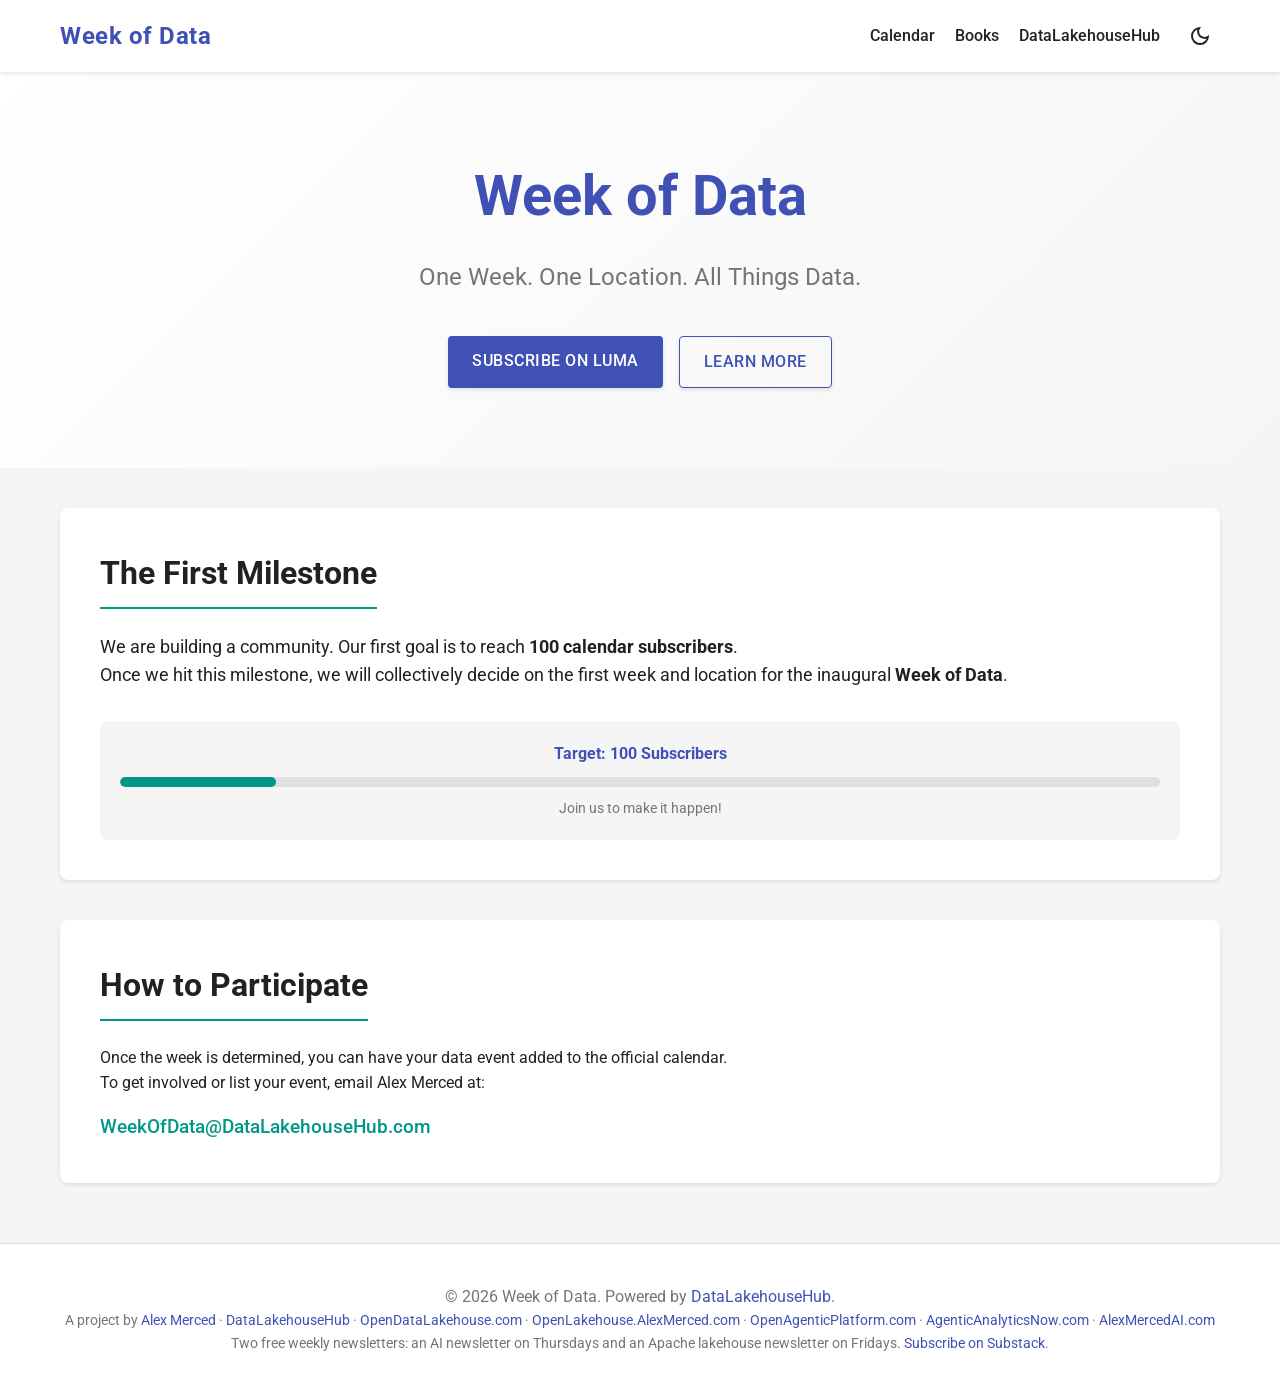
==== index.html @ 4dea5d3a "Add AgenticAnalyticsNow.com to the network footer New site in the Alex Merced network on running ana" ====
<!DOCTYPE html>
<html lang="en">
<head>
    <meta charset="UTF-8">
    <meta name="viewport" content="width=device-width, initial-scale=1.0">
    <title>Week of Data | A Week of Data Community Events</title>
    <meta name="description" content="One week, one location for a week of data events. Join the movement.">
    <link rel="canonical" href="https://weekofdata.com/">
    <!-- Open Graph -->
    <meta property="og:type" content="website">
    <meta property="og:title" content="Week of Data">
    <meta property="og:description" content="One week, one location for a week of data community events. Subscribe to the calendar and join the movement.">
    <meta property="og:url" content="https://weekofdata.com">
    <meta property="og:site_name" content="Week of Data">
    <meta property="og:image" content="https://weekofdata.com/og-image.png">
    <meta property="og:image:width" content="1200">
    <meta property="og:image:height" content="630">
    <!-- Twitter Card -->
    <meta name="twitter:card" content="summary_large_image">
    <meta name="twitter:title" content="Week of Data">
    <meta name="twitter:description" content="One week, one location for a week of data community events. Subscribe to the calendar and join the movement.">
    <meta name="twitter:image" content="https://weekofdata.com/og-image.png">
    <!-- JSON-LD -->
    <script type="application/ld+json">
    {
      "@context": "https://schema.org",
      "@type": "EventSeries",
      "name": "Week of Data",
      "description": "One week, one location for a week of data community events. The community collectively decides on the week and location once 100 calendar subscribers join.",
      "url": "https://weekofdata.com",
      "eventAttendanceMode": "https://schema.org/OnlineEventAttendanceMode",
      "organizer": {
        "@type": "Person",
        "name": "Alex Merced",
        "url": "https://alexmerced.com",
        "sameAs": [
          "https://www.linkedin.com/in/alexmerced",
          "https://twitter.com/alexmercedcoder"
        ]
      }
    }
    </script>
    <link rel="preconnect" href="https://fonts.googleapis.com">
    <link rel="preconnect" href="https://fonts.gstatic.com" crossorigin>
    <link href="https://fonts.googleapis.com/css2?family=Roboto:wght@300;400;500;700&display=swap" rel="stylesheet">
    <link rel="stylesheet" href="style.css">
</head>
<body>
    <nav class="navbar">
        <div class="container nav-container">
            <a href="#" class="logo">Week of Data</a>
            <div class="nav-links">
                <a href="https://luma.com/weekofdata?k=c" target="_blank" rel="noopener noreferrer">Calendar</a>
                <a href="/books/">Books</a>
                <a href="https://datalakehousehub.com" target="_blank" rel="noopener noreferrer">DataLakehouseHub</a>
                <button id="theme-toggle" class="icon-button" aria-label="Toggle Dark Mode">
                    <svg class="sun-icon" xmlns="http://www.w3.org/2000/svg" height="24" viewBox="0 -960 960 960" width="24"><path d="M480-280q-83 0-141.5-58.5T280-480q0-83 58.5-141.5T480-680q83 0 141.5 58.5T680-480q0 83-58.5 141.5T480-280Zm0-400q-17 0-28.5-11.5T440-720v-160q0-17 11.5-28.5T480-920q17 0 28.5 11.5T520-880v160q0 17-11.5 28.5T480-680Zm0 720q-17 0-28.5-11.5T440-240v-160q0-17 11.5-28.5T480-440q17 0 28.5 11.5T520-400v160q0 17-11.5 28.5T480-40Zm-400-440q-17 0-28.5-11.5T40-520h160q17 0 28.5 11.5T240-480q0 17-11.5 28.5T200-440H40Zm720 0q-17 0-28.5-11.5T720-480q0-17 11.5-28.5T760-520h160q17 0 28.5 11.5T960-480q0 17-11.5 28.5T920-440H760ZM226-768q-12-12-12-28t12-28q12-12 28-12t28 12l114 114q12 12 12 28t-12 28q-12 12-28 12t-28-12L226-768Zm494 494q-12-12-12-28t12-28l114-114q12-12 28-12t28 12q12 12 12 28t-12 28L748-274q-12 12-28 12t-28-12Zm-494 0L112-388q-12-12-12-28t12-28q12-12 28-12t28 12l114 114q12 12 12 28t-12 28q-12 12-28 12t-28-12Zm494-494L606-650q-12-12-12-28t12-28q12-12 28-12t28 12l114 114q12 12 12 28t-12 28q-12 12-28 12t-28-12Z"/></svg>
                    <svg class="moon-icon" xmlns="http://www.w3.org/2000/svg" height="24" viewBox="0 -960 960 960" width="24"><path d="M480-120q-150 0-255-105T120-480q0-150 105-255t255-105q14 0 27.5 1t26.5 3q-41 29-65.5 75.5T444-660q0 90 63 153t153 63q55 0 101-24.5t75.5-65.5q2 13 3 26.5t1 27.5q0 150-105 255T480-120Zm0-80q88 0 158-48.5T740-375q-20 5-40 8t-40 3q-123 0-209.5-86.5T364-660q0-20 3-40t8-40q-78 32-126.5 102T200-480q0 116 82 198t198 82Zm-10-270Z"/></svg>
                </button>
            </div>
        </div>
    </nav>

    <header class="hero">
        <div class="container hero-content">
            <h1>Week of Data</h1>
            <p class="subtitle">One Week. One Location. All Things Data.</p>
            <div class="cta-group">
                <a href="https://luma.com/weekofdata?k=c" class="btn btn-primary">Subscribe on Luma</a>
                <a href="#milestone" class="btn btn-secondary">Learn More</a>
            </div>
        </div>
    </header>

    <main class="container">
        <section id="milestone" class="card">
            <h2>The First Milestone</h2>
            <div class="milestone-content">
                <div class="milestone-text">
                    <p>We are building a community. Our first goal is to reach <strong>100 calendar subscribers</strong>.</p>
                    <p>Once we hit this milestone, we will collectively decide on the first week and location for the inaugural <strong>Week of Data</strong>.</p>
                </div>
                <div class="progress-indicator">
                    <span class="target">Target: 100 Subscribers</span>
                    <div class="progress-bar-bg">
                        <div class="progress-bar-fill" style="width: 15%;"></div> <!-- Placeholder width -->
                    </div>
                    <p class="small-text">Join us to make it happen!</p>
                </div>
            </div>
        </section>

        <section id="participate" class="card">
            <h2>How to Participate</h2>
            <p>Once the week is determined, you can have your data event added to the official calendar.</p>
            <p>To get involved or list your event, email Alex Merced at:</p>
            <a href="mailto:WeekOfData@DataLakehouseHub.com" class="email-link">WeekOfData@DataLakehouseHub.com</a>
        </section>
    </main>

    <footer class="footer">
        <div class="container">
            <p>&copy; 2026 Week of Data. Powered by <a href="https://datalakehousehub.com">DataLakehouseHub</a>.</p>
            <p class="small-text">A project by <a href="https://alexmerced.com" target="_blank" rel="noopener noreferrer">Alex Merced</a> &middot; <a href="https://datalakehousehub.com" target="_blank" rel="noopener noreferrer">DataLakehouseHub</a> &middot; <a href="https://opendatalakehouse.com" target="_blank" rel="noopener noreferrer">OpenDataLakehouse.com</a> &middot; <a href="https://openlakehouse.alexmerced.com" target="_blank" rel="noopener noreferrer">OpenLakehouse.AlexMerced.com</a> &middot; <a href="https://openagenticplatform.com" target="_blank" rel="noopener noreferrer">OpenAgenticPlatform.com</a> &middot; <a href="https://agenticanalyticsnow.com" target="_blank" rel="noopener noreferrer">AgenticAnalyticsNow.com</a> &middot; <a href="https://www.alexmercedai.com" target="_blank" rel="noopener noreferrer">AlexMercedAI.com</a></p>
            <p class="small-text">Two free weekly newsletters: an AI newsletter on Thursdays and an Apache lakehouse newsletter on Fridays. <a href="https://amdatalakehouse.substack.com" target="_blank" rel="noopener noreferrer">Subscribe on Substack</a>.</p>
        </div>
    </footer>

    <script src="script.js"></script>
  <!-- WebMCP: read-only tools for browser AI agents. Progressive enhancement;
       no effect where WebMCP is unsupported. Config in /webmcp/init.js -->
  <script src="/webmcp/alex-merced-webmcp.js" defer></script>
  <script src="/webmcp/init.js" defer></script>
</body>
</html>
---- style.css ----
:root {
    /* Light Mode Variables */
    --primary-color: #3f51b5; /* Indigo 500 */
    --primary-dark: #303f9f; /* Indigo 700 */
    --secondary-color: #009688; /* Teal 500 */
    --secondary-dark: #00796b; /* Teal 700 */
    --bg-color: #f5f5f5; /* Grey 100 */
    --surface-color: #ffffff;
    --text-color: #212121; /* Grey 900 */
    --text-secondary: #757575; /* Grey 600 */
    --border-color: #e0e0e0;
    --shadow-sm: 0 2px 4px rgba(0,0,0,0.1);
    --shadow-md: 0 4px 6px rgba(0,0,0,0.1);
    --shadow-lg: 0 10px 15px rgba(0,0,0,0.1);
}

[data-theme="dark"] {
    /* Dark Mode Variables */
    --primary-color: #7986cb; /* Indigo 300 */
    --primary-dark: #5c6bc0; /* Indigo 400 */
    --secondary-color: #4db6ac; /* Teal 300 */
    --secondary-dark: #26a69a; /* Teal 400 */
    --bg-color: #121212;
    --surface-color: #1e1e1e;
    --text-color: #ffffff;
    --text-secondary: #b0bec5;
    --border-color: #333333;
    --shadow-sm: 0 2px 4px rgba(0,0,0,0.3);
    --shadow-md: 0 4px 6px rgba(0,0,0,0.3);
    --shadow-lg: 0 10px 15px rgba(0,0,0,0.3);
}

* {
    box-sizing: border-box;
    margin: 0;
    padding: 0;
}

body {
    font-family: 'Roboto', sans-serif;
    background-color: var(--bg-color);
    color: var(--text-color);
    line-height: 1.6;
    transition: background-color 0.3s ease, color 0.3s ease;
}

.container {
    max-width: 1200px;
    margin: 0 auto;
    padding: 0 20px;
}

/* Navbar */
.navbar {
    background-color: var(--surface-color);
    box-shadow: var(--shadow-sm);
    position: sticky;
    top: 0;
    z-index: 1000;
    padding: 1rem 0;
    transition: background-color 0.3s ease;
}

.nav-container {
    display: flex;
    justify-content: space-between;
    align-items: center;
}

.logo {
    font-size: 1.5rem;
    font-weight: 700;
    color: var(--primary-color);
    text-decoration: none;
    letter-spacing: 0.5px;
}

.nav-links {
    display: flex;
    align-items: center;
    gap: 20px;
}

.nav-links a {
    text-decoration: none;
    color: var(--text-color);
    font-weight: 500;
    transition: color 0.2s;
}

.nav-links a:hover {
    color: var(--primary-color);
}

/* Theme Toggle */
.icon-button {
    background: none;
    border: none;
    cursor: pointer;
    padding: 8px;
    border-radius: 50%;
    display: flex;
    align-items: center;
    justify-content: center;
    color: var(--text-color);
    transition: background-color 0.2s;
}

.icon-button:hover {
    background-color: rgba(128, 128, 128, 0.1);
}

.sun-icon {
    display: none;
    fill: currentColor;
}

.moon-icon {
    display: block;
    fill: currentColor;
}

[data-theme="dark"] .sun-icon {
    display: block;
}

[data-theme="dark"] .moon-icon {
    display: none;
}

/* Hero Section */
.hero {
    padding: 80px 0;
    text-align: center;
    background: linear-gradient(135deg, var(--surface-color) 0%, var(--bg-color) 100%);
}

.hero h1 {
    font-size: 3.5rem;
    margin-bottom: 1rem;
    color: var(--primary-color);
}

.subtitle {
    font-size: 1.5rem;
    color: var(--text-secondary);
    margin-bottom: 2.5rem;
}

.cta-group {
    display: flex;
    justify-content: center;
    gap: 1rem;
}

/* Buttons */
.btn {
    display: inline-block;
    padding: 12px 24px;
    border-radius: 4px;
    text-decoration: none;
    font-weight: 500;
    text-transform: uppercase;
    letter-spacing: 0.5px;
    transition: all 0.2s ease;
    box-shadow: var(--shadow-sm);
}

.btn-primary {
    background-color: var(--primary-color);
    color: #fff;
}

.btn-primary:hover {
    background-color: var(--primary-dark);
    box-shadow: var(--shadow-md);
    transform: translateY(-1px);
}

.btn-secondary {
    background-color: transparent;
    color: var(--primary-color);
    border: 1px solid var(--primary-color);
}

.btn-secondary:hover {
    background-color: rgba(63, 81, 181, 0.04);
    box-shadow: var(--shadow-md);
    transform: translateY(-1px);
}

/* Cards & Sections */
.card {
    background-color: var(--surface-color);
    border-radius: 8px;
    padding: 40px;
    margin: 40px 0;
    box-shadow: var(--shadow-sm);
    transition: background-color 0.3s ease;
}

.card h2 {
    font-size: 2rem;
    margin-bottom: 1.5rem;
    color: var(--text-color);
    border-bottom: 2px solid var(--secondary-color);
    display: inline-block;
    padding-bottom: 0.5rem;
}

.milestone-content {
    display: flex;
    flex-direction: column;
    gap: 2rem;
}

.milestone-text {
    font-size: 1.1rem;
}

.progress-indicator {
    background-color: var(--bg-color);
    padding: 20px;
    border-radius: 8px;
    text-align: center;
}

.target {
    display: block;
    font-weight: 700;
    margin-bottom: 10px;
    color: var(--primary-color);
}

.progress-bar-bg {
    background-color: var(--border-color);
    height: 10px;
    border-radius: 5px;
    overflow: hidden;
    margin-bottom: 10px;
}

.progress-bar-fill {
    background-color: var(--secondary-color);
    height: 100%;
    border-radius: 5px;
    transition: width 1s ease-in-out;
}

.small-text {
    font-size: 0.9rem;
    color: var(--text-secondary);
}

.email-link {
    display: inline-block;
    margin-top: 1rem;
    font-size: 1.2rem;
    color: var(--secondary-color);
    text-decoration: none;
    font-weight: 500;
}

.email-link:hover {
    text-decoration: underline;
}

/* Footer */
.footer {
    background-color: var(--surface-color);
    padding: 40px 0;
    text-align: center;
    margin-top: 60px;
    border-top: 1px solid var(--border-color);
}

.footer p {
    color: var(--text-secondary);
}

.footer a {
    color: var(--primary-color);
    text-decoration: none;
}

/* Responsive */
@media (max-width: 768px) {
    .hero h1 {
        font-size: 2.5rem;
    }
    
    .subtitle {
        font-size: 1.2rem;
    }

    .cta-group {
        flex-direction: column;
    }

    .nav-links {
        gap: 10px;
    }
    
    .nav-links a {
        font-size: 0.9rem;
    }
}
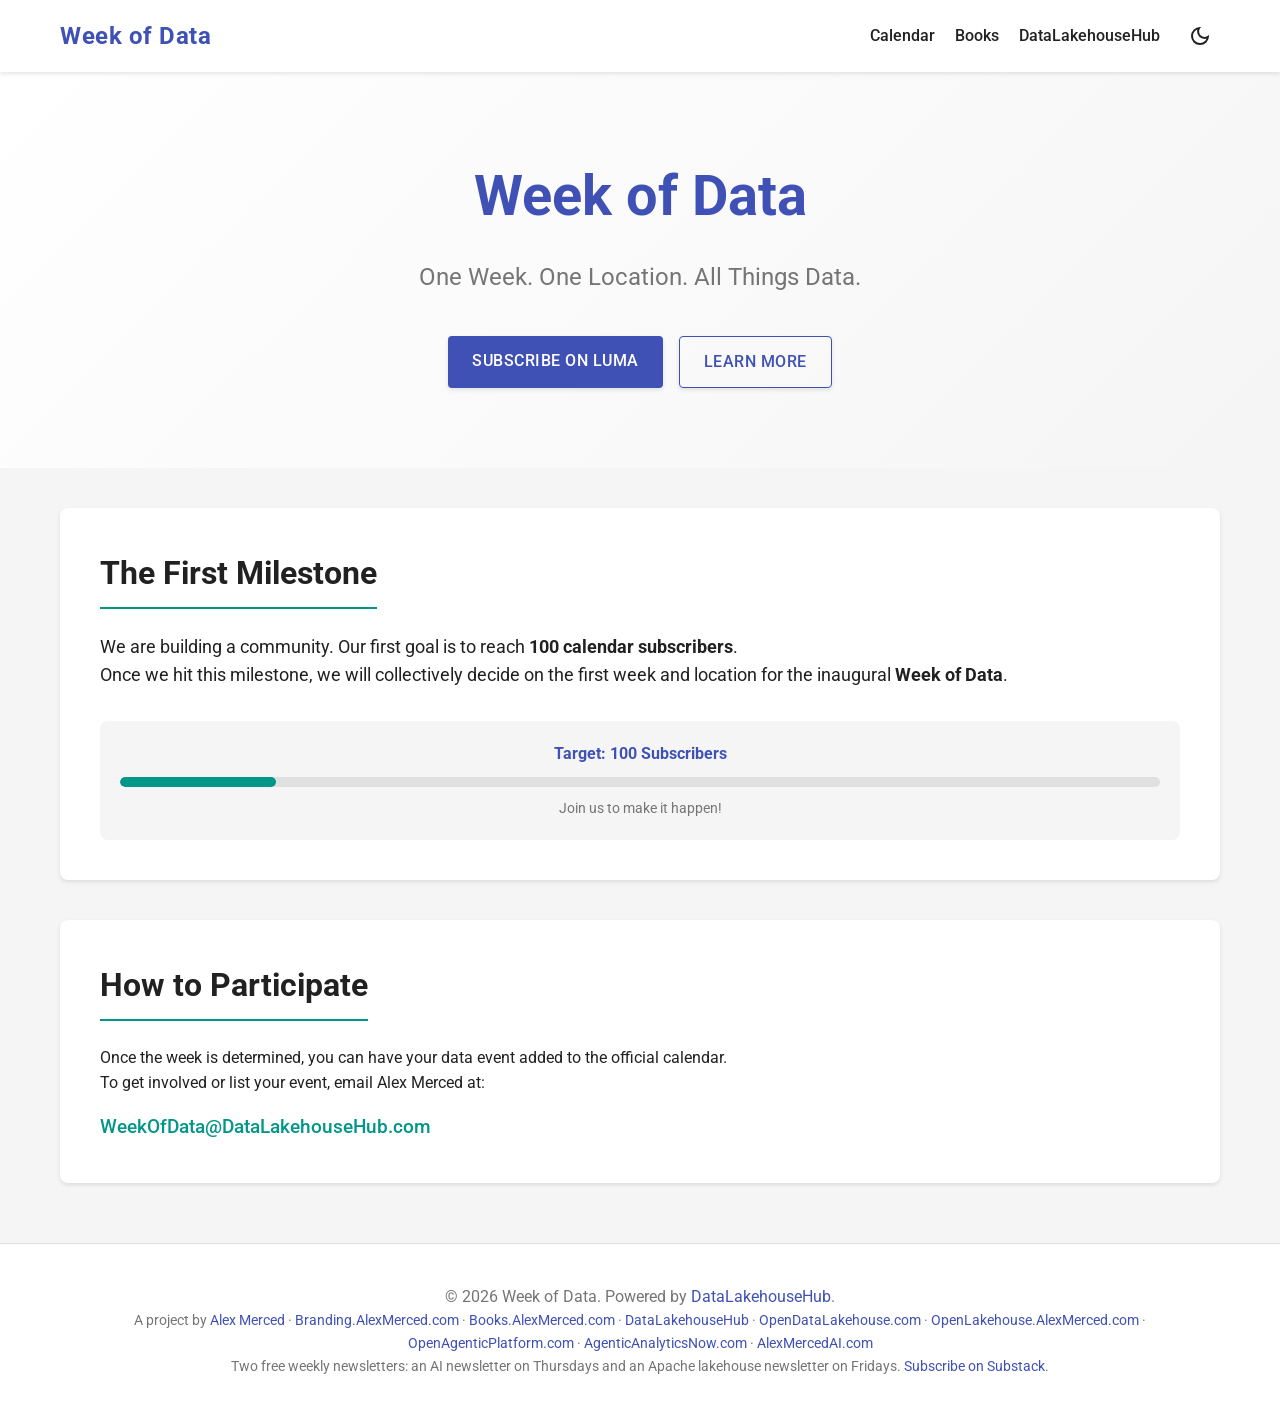
==== commit 172ea7ec: "feat(seo): canonicalize organizer @id, add branding/books to schema sameAs and footer links" ====
--- a/index.html
+++ b/index.html
@@ -31,9 +31,14 @@
       "eventAttendanceMode": "https://schema.org/OnlineEventAttendanceMode",
       "organizer": {
         "@type": "Person",
+        "@id": "https://alexmerced.com/#alexmerced",
         "name": "Alex Merced",
         "url": "https://alexmerced.com",
         "sameAs": [
+          "https://branding.alexmerced.com",
+          "https://books.alexmerced.com",
+          "https://alexmercedcoder.dev",
+          "https://alexmerceddata.com",
           "https://www.linkedin.com/in/alexmerced",
           "https://twitter.com/alexmercedcoder"
         ]
@@ -101,7 +106,7 @@
     <footer class="footer">
         <div class="container">
             <p>&copy; 2026 Week of Data. Powered by <a href="https://datalakehousehub.com">DataLakehouseHub</a>.</p>
-            <p class="small-text">A project by <a href="https://alexmerced.com" target="_blank" rel="noopener noreferrer">Alex Merced</a> &middot; <a href="https://datalakehousehub.com" target="_blank" rel="noopener noreferrer">DataLakehouseHub</a> &middot; <a href="https://opendatalakehouse.com" target="_blank" rel="noopener noreferrer">OpenDataLakehouse.com</a> &middot; <a href="https://openlakehouse.alexmerced.com" target="_blank" rel="noopener noreferrer">OpenLakehouse.AlexMerced.com</a> &middot; <a href="https://openagenticplatform.com" target="_blank" rel="noopener noreferrer">OpenAgenticPlatform.com</a> &middot; <a href="https://agenticanalyticsnow.com" target="_blank" rel="noopener noreferrer">AgenticAnalyticsNow.com</a> &middot; <a href="https://www.alexmercedai.com" target="_blank" rel="noopener noreferrer">AlexMercedAI.com</a></p>
+            <p class="small-text">A project by <a href="https://alexmerced.com" target="_blank" rel="noopener noreferrer">Alex Merced</a> &middot; <a href="https://branding.alexmerced.com" target="_blank" rel="noopener noreferrer">Branding.AlexMerced.com</a> &middot; <a href="https://books.alexmerced.com" target="_blank" rel="noopener noreferrer">Books.AlexMerced.com</a> &middot; <a href="https://datalakehousehub.com" target="_blank" rel="noopener noreferrer">DataLakehouseHub</a> &middot; <a href="https://opendatalakehouse.com" target="_blank" rel="noopener noreferrer">OpenDataLakehouse.com</a> &middot; <a href="https://openlakehouse.alexmerced.com" target="_blank" rel="noopener noreferrer">OpenLakehouse.AlexMerced.com</a> &middot; <a href="https://openagenticplatform.com" target="_blank" rel="noopener noreferrer">OpenAgenticPlatform.com</a> &middot; <a href="https://agenticanalyticsnow.com" target="_blank" rel="noopener noreferrer">AgenticAnalyticsNow.com</a> &middot; <a href="https://www.alexmercedai.com" target="_blank" rel="noopener noreferrer">AlexMercedAI.com</a></p>
             <p class="small-text">Two free weekly newsletters: an AI newsletter on Thursdays and an Apache lakehouse newsletter on Fridays. <a href="https://amdatalakehouse.substack.com" target="_blank" rel="noopener noreferrer">Subscribe on Substack</a>.</p>
         </div>
     </footer>
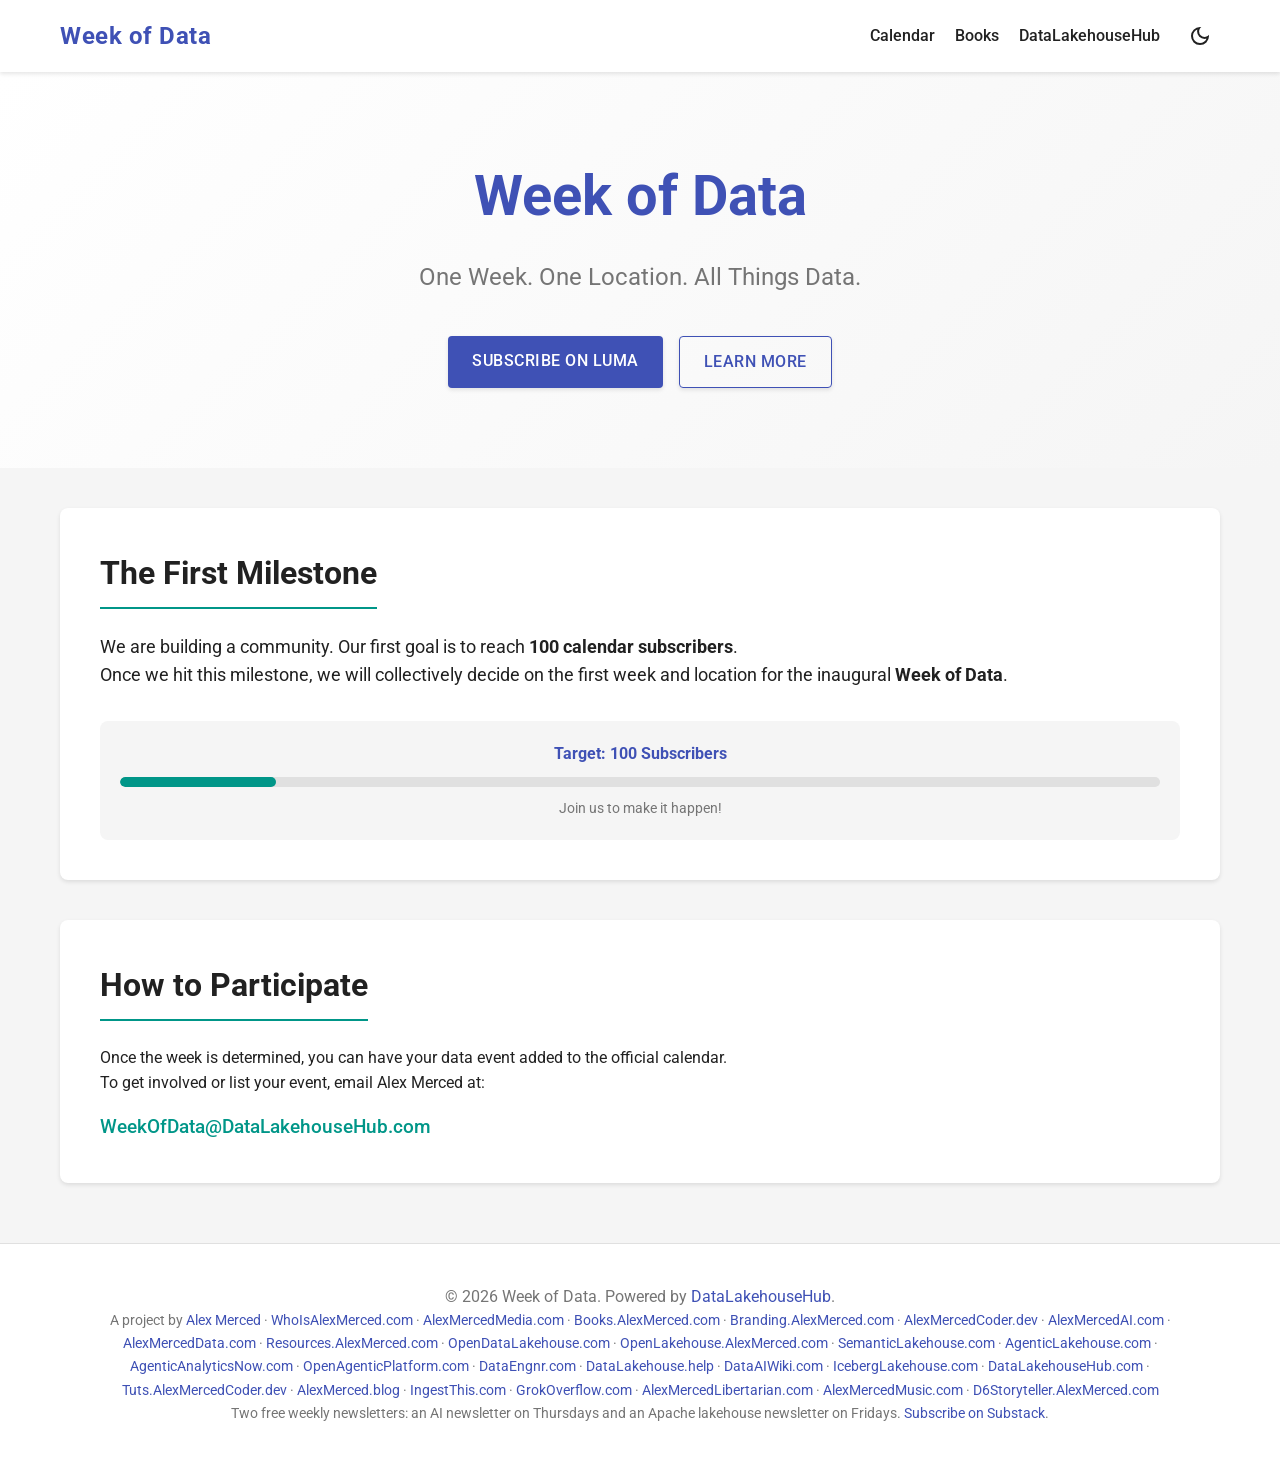
==== commit a5543dfd: "Complete the network footer with every site in the registry Adds the sites missing from the Alex Mer" ====
--- a/index.html
+++ b/index.html
@@ -106,7 +106,7 @@
     <footer class="footer">
         <div class="container">
             <p>&copy; 2026 Week of Data. Powered by <a href="https://datalakehousehub.com">DataLakehouseHub</a>.</p>
-            <p class="small-text">A project by <a href="https://alexmerced.com" target="_blank" rel="noopener noreferrer">Alex Merced</a> &middot; <a href="https://branding.alexmerced.com" target="_blank" rel="noopener noreferrer">Branding.AlexMerced.com</a> &middot; <a href="https://books.alexmerced.com" target="_blank" rel="noopener noreferrer">Books.AlexMerced.com</a> &middot; <a href="https://datalakehousehub.com" target="_blank" rel="noopener noreferrer">DataLakehouseHub</a> &middot; <a href="https://opendatalakehouse.com" target="_blank" rel="noopener noreferrer">OpenDataLakehouse.com</a> &middot; <a href="https://openlakehouse.alexmerced.com" target="_blank" rel="noopener noreferrer">OpenLakehouse.AlexMerced.com</a> &middot; <a href="https://openagenticplatform.com" target="_blank" rel="noopener noreferrer">OpenAgenticPlatform.com</a> &middot; <a href="https://agenticanalyticsnow.com" target="_blank" rel="noopener noreferrer">AgenticAnalyticsNow.com</a> &middot; <a href="https://www.alexmercedai.com" target="_blank" rel="noopener noreferrer">AlexMercedAI.com</a></p>
+            <p class="small-text">A project by <a href="https://alexmerced.com" target="_blank" rel="noopener noreferrer">Alex Merced</a> &middot; <a href="https://whoisalexmerced.com" target="_blank" rel="noopener noreferrer">WhoIsAlexMerced.com</a> &middot; <a href="https://alexmercedmedia.com" target="_blank" rel="noopener noreferrer">AlexMercedMedia.com</a> &middot; <a href="https://books.alexmerced.com" target="_blank" rel="noopener noreferrer">Books.AlexMerced.com</a> &middot; <a href="https://branding.alexmerced.com" target="_blank" rel="noopener noreferrer">Branding.AlexMerced.com</a> &middot; <a href="https://alexmercedcoder.dev" target="_blank" rel="noopener noreferrer">AlexMercedCoder.dev</a> &middot; <a href="https://www.alexmercedai.com" target="_blank" rel="noopener noreferrer">AlexMercedAI.com</a> &middot; <a href="https://alexmerceddata.com" target="_blank" rel="noopener noreferrer">AlexMercedData.com</a> &middot; <a href="https://resources.alexmerced.com" target="_blank" rel="noopener noreferrer">Resources.AlexMerced.com</a> &middot; <a href="https://opendatalakehouse.com" target="_blank" rel="noopener noreferrer">OpenDataLakehouse.com</a> &middot; <a href="https://openlakehouse.alexmerced.com" target="_blank" rel="noopener noreferrer">OpenLakehouse.AlexMerced.com</a> &middot; <a href="https://semanticlakehouse.com" target="_blank" rel="noopener noreferrer">SemanticLakehouse.com</a> &middot; <a href="https://agenticlakehouse.com" target="_blank" rel="noopener noreferrer">AgenticLakehouse.com</a> &middot; <a href="https://agenticanalyticsnow.com" target="_blank" rel="noopener noreferrer">AgenticAnalyticsNow.com</a> &middot; <a href="https://openagenticplatform.com" target="_blank" rel="noopener noreferrer">OpenAgenticPlatform.com</a> &middot; <a href="https://dataengnr.com" target="_blank" rel="noopener noreferrer">DataEngnr.com</a> &middot; <a href="https://datalakehouse.help" target="_blank" rel="noopener noreferrer">DataLakehouse.help</a> &middot; <a href="https://dataaiwiki.com" target="_blank" rel="noopener noreferrer">DataAIWiki.com</a> &middot; <a href="https://iceberglakehouse.com" target="_blank" rel="noopener noreferrer">IcebergLakehouse.com</a> &middot; <a href="https://datalakehousehub.com" target="_blank" rel="noopener noreferrer">DataLakehouseHub.com</a> &middot; <a href="https://tuts.alexmercedcoder.dev" target="_blank" rel="noopener noreferrer">Tuts.AlexMercedCoder.dev</a> &middot; <a href="https://alexmerced.blog" target="_blank" rel="noopener noreferrer">AlexMerced.blog</a> &middot; <a href="https://ingestthis.com" target="_blank" rel="noopener noreferrer">IngestThis.com</a> &middot; <a href="https://grokoverflow.com" target="_blank" rel="noopener noreferrer">GrokOverflow.com</a> &middot; <a href="https://alexmercedlibertarian.com" target="_blank" rel="noopener noreferrer">AlexMercedLibertarian.com</a> &middot; <a href="https://alexmercedmusic.com" target="_blank" rel="noopener noreferrer">AlexMercedMusic.com</a> &middot; <a href="https://d6storyteller.alexmerced.com" target="_blank" rel="noopener noreferrer">D6Storyteller.AlexMerced.com</a></p>
             <p class="small-text">Two free weekly newsletters: an AI newsletter on Thursdays and an Apache lakehouse newsletter on Fridays. <a href="https://amdatalakehouse.substack.com" target="_blank" rel="noopener noreferrer">Subscribe on Substack</a>.</p>
         </div>
     </footer>
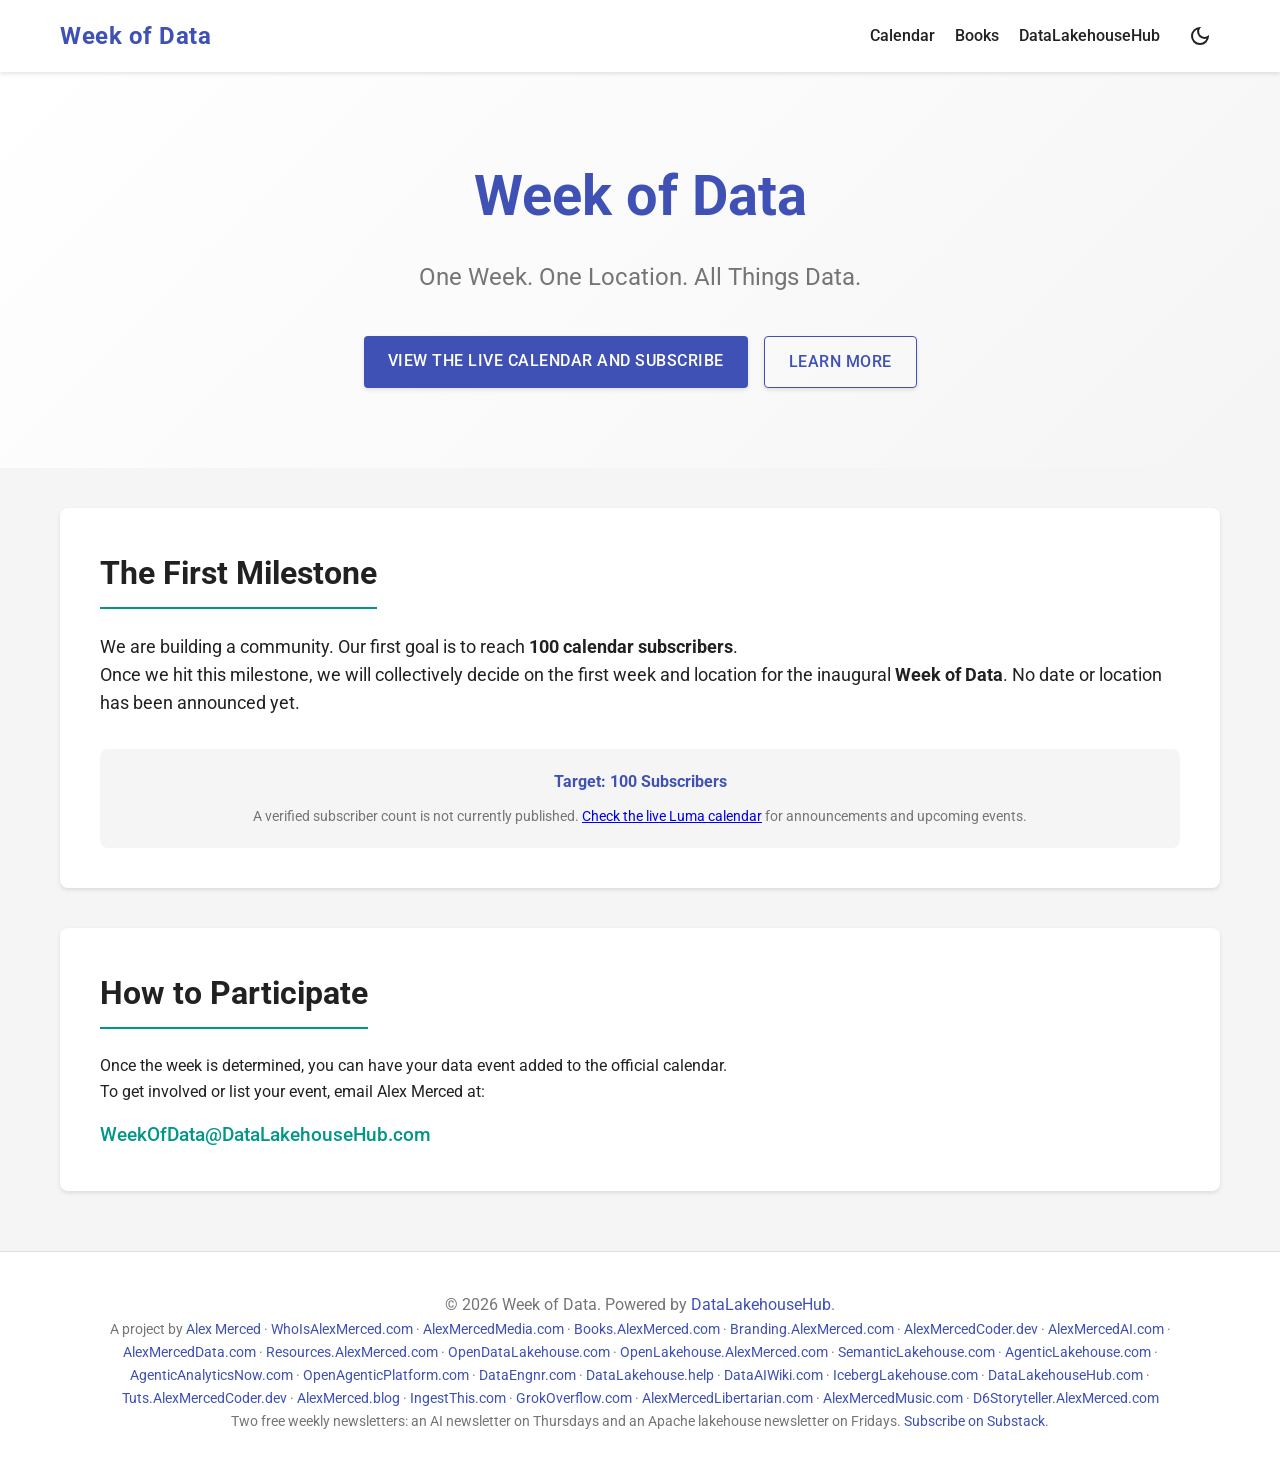
==== commit 49480f98: "Improve visitor paths and technical guidance" ====
--- a/index.html
+++ b/index.html
@@ -71,7 +71,7 @@
             <h1>Week of Data</h1>
             <p class="subtitle">One Week. One Location. All Things Data.</p>
             <div class="cta-group">
-                <a href="https://luma.com/weekofdata?k=c" class="btn btn-primary">Subscribe on Luma</a>
+                <a href="https://luma.com/weekofdata?k=c" class="btn btn-primary">View the live calendar and subscribe</a>
                 <a href="#milestone" class="btn btn-secondary">Learn More</a>
             </div>
         </div>
@@ -83,14 +83,11 @@
             <div class="milestone-content">
                 <div class="milestone-text">
                     <p>We are building a community. Our first goal is to reach <strong>100 calendar subscribers</strong>.</p>
-                    <p>Once we hit this milestone, we will collectively decide on the first week and location for the inaugural <strong>Week of Data</strong>.</p>
+                    <p>Once we hit this milestone, we will collectively decide on the first week and location for the inaugural <strong>Week of Data</strong>. No date or location has been announced yet.</p>
                 </div>
                 <div class="progress-indicator">
                     <span class="target">Target: 100 Subscribers</span>
-                    <div class="progress-bar-bg">
-                        <div class="progress-bar-fill" style="width: 15%;"></div> <!-- Placeholder width -->
-                    </div>
-                    <p class="small-text">Join us to make it happen!</p>
+                    <p class="small-text">A verified subscriber count is not currently published. <a href="https://luma.com/weekofdata?k=c">Check the live Luma calendar</a> for announcements and upcoming events.</p>
                 </div>
             </div>
         </section>
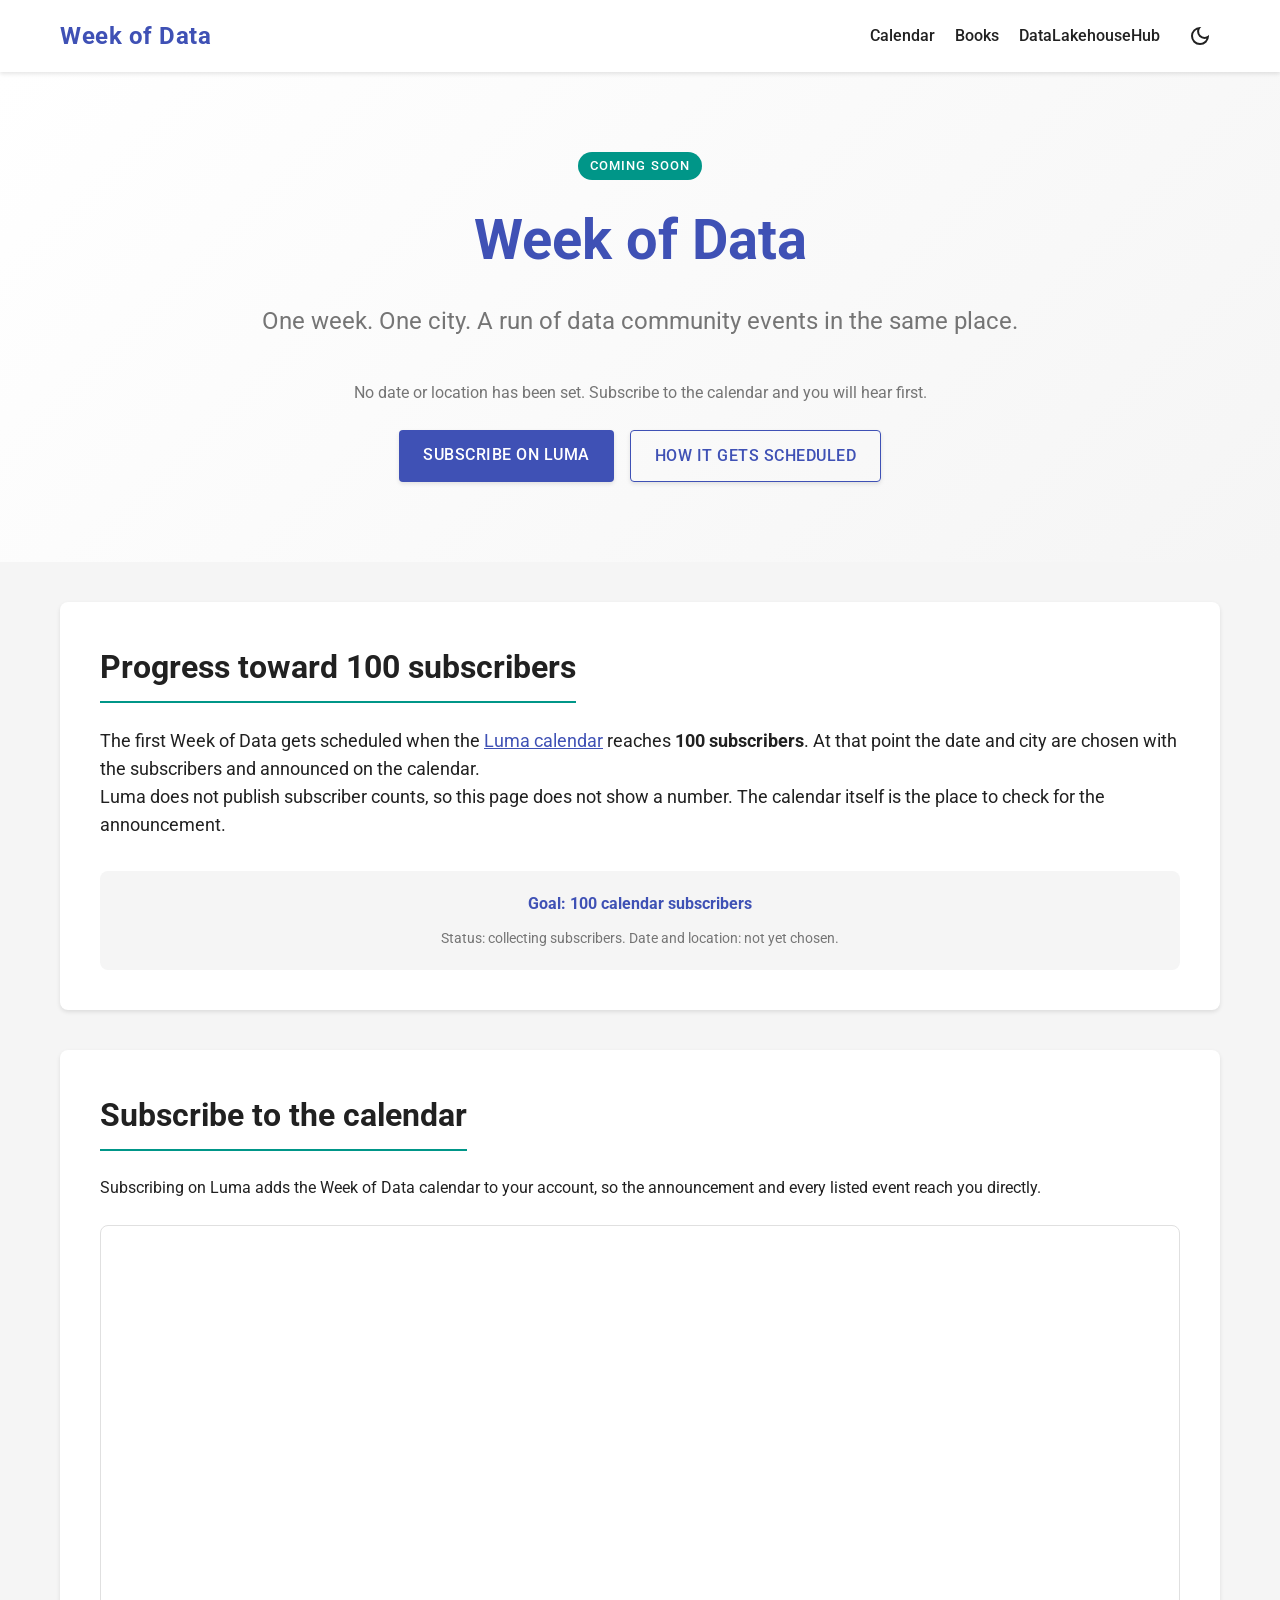
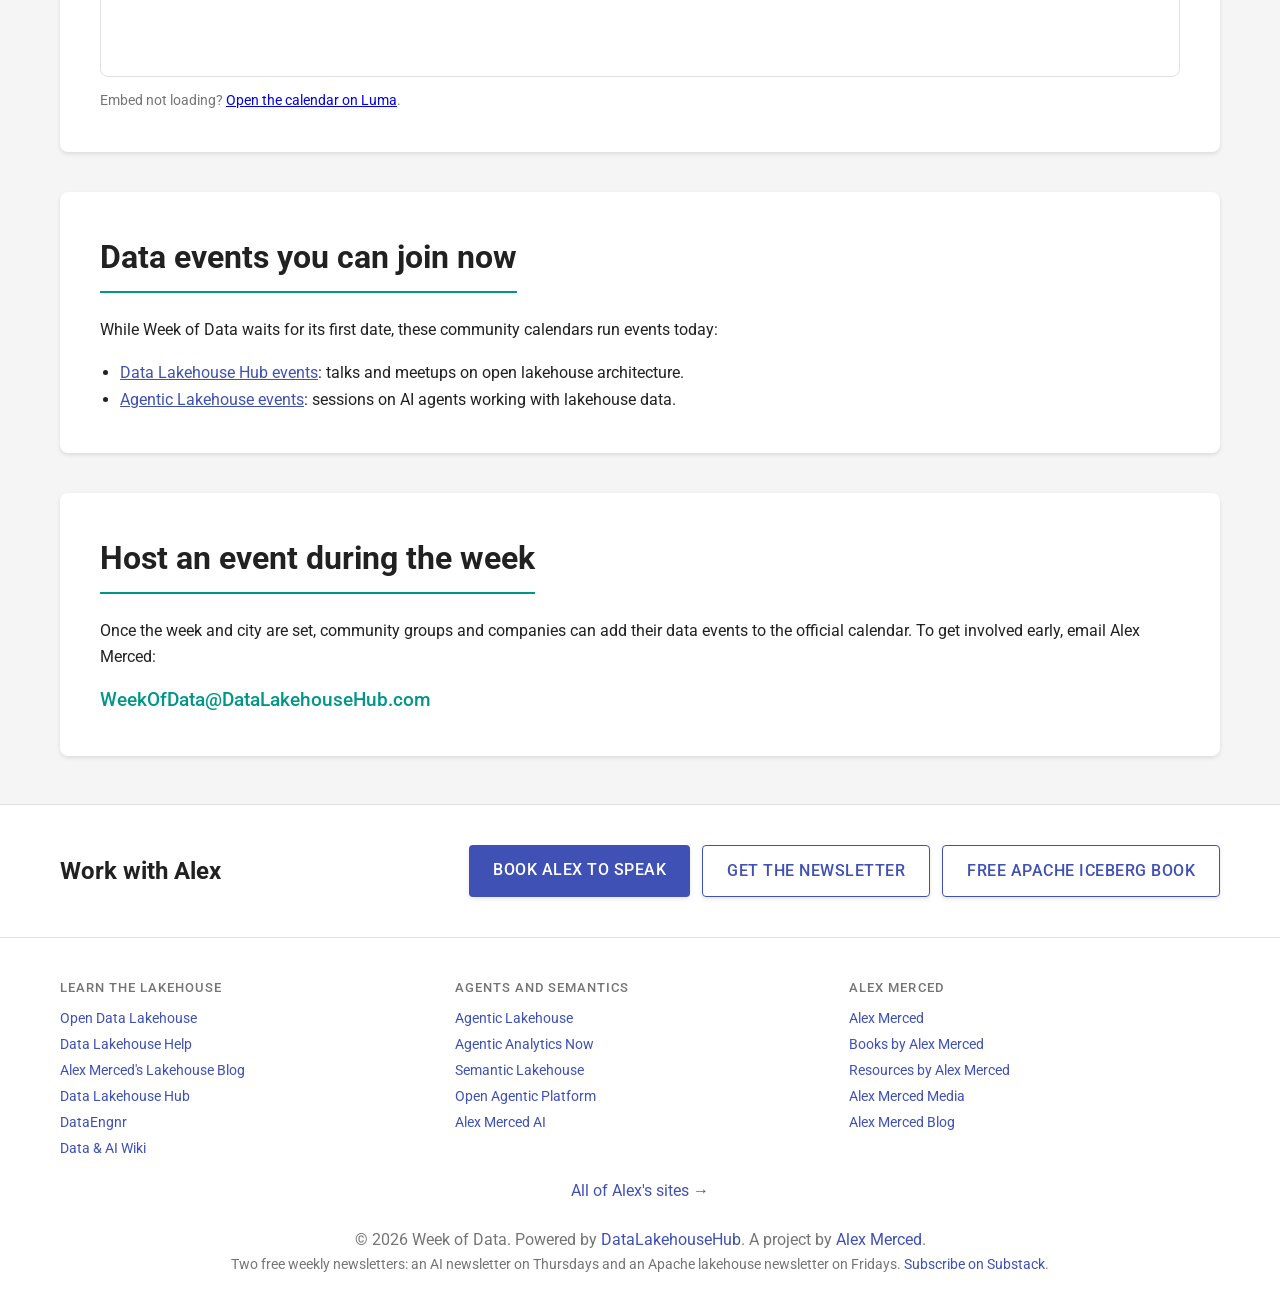
==== commit 551670aa: "Network wiring and an honest coming-soon page (P1, D5) P1: scripts/apply-network.mjs fills marker bl" ====
--- a/index.html
+++ b/index.html
@@ -3,48 +3,52 @@
 <head>
     <meta charset="UTF-8">
     <meta name="viewport" content="width=device-width, initial-scale=1.0">
-    <title>Week of Data | A Week of Data Community Events</title>
-    <meta name="description" content="One week, one location for a week of data events. Join the movement.">
+    <title>Week of Data | Data Community Events, Coming Soon</title>
+    <meta name="description" content="Week of Data is a planned week of data community events in one city. No date or location yet: subscribe to the Luma calendar to help it reach 100 subscribers.">
     <link rel="canonical" href="https://weekofdata.com/">
     <!-- Open Graph -->
     <meta property="og:type" content="website">
-    <meta property="og:title" content="Week of Data">
-    <meta property="og:description" content="One week, one location for a week of data community events. Subscribe to the calendar and join the movement.">
-    <meta property="og:url" content="https://weekofdata.com">
+    <meta property="og:title" content="Week of Data | Data Community Events, Coming Soon">
+    <meta property="og:description" content="A planned week of data community events in one city. No date or location yet: subscribe to the Luma calendar to help it reach 100 subscribers.">
+    <meta property="og:url" content="https://weekofdata.com/">
     <meta property="og:site_name" content="Week of Data">
     <meta property="og:image" content="https://weekofdata.com/og-image.png">
     <meta property="og:image:width" content="1200">
     <meta property="og:image:height" content="630">
     <!-- Twitter Card -->
     <meta name="twitter:card" content="summary_large_image">
-    <meta name="twitter:title" content="Week of Data">
-    <meta name="twitter:description" content="One week, one location for a week of data community events. Subscribe to the calendar and join the movement.">
+    <meta name="twitter:site" content="@AMdatalakehouse">
+    <meta name="twitter:title" content="Week of Data | Data Community Events, Coming Soon">
+    <meta name="twitter:description" content="A planned week of data community events in one city. No date or location yet: subscribe to the Luma calendar to help it reach 100 subscribers.">
     <meta name="twitter:image" content="https://weekofdata.com/og-image.png">
-    <!-- JSON-LD -->
+    <!-- JSON-LD: the series is planned, so no dates, place, or attendance mode are claimed. -->
     <script type="application/ld+json">
     {
       "@context": "https://schema.org",
       "@type": "EventSeries",
+      "@id": "https://weekofdata.com/#series",
       "name": "Week of Data",
-      "description": "One week, one location for a week of data community events. The community collectively decides on the week and location once 100 calendar subscribers join.",
-      "url": "https://weekofdata.com",
-      "eventAttendanceMode": "https://schema.org/OnlineEventAttendanceMode",
-      "organizer": {
-        "@type": "Person",
-        "@id": "https://alexmerced.com/#alexmerced",
-        "name": "Alex Merced",
-        "url": "https://alexmerced.com",
-        "sameAs": [
-          "https://branding.alexmerced.com",
-          "https://books.alexmerced.com",
-          "https://alexmercedcoder.dev",
-          "https://alexmerceddata.com",
-          "https://www.linkedin.com/in/alexmerced",
-          "https://twitter.com/alexmercedcoder"
-        ]
-      }
+      "description": "A planned week of data community events in one location. The week and location will be chosen once the Luma calendar reaches 100 subscribers.",
+      "url": "https://weekofdata.com/",
+      "sameAs": ["https://luma.com/weekofdata"],
+      "organizer": { "@id": "https://alexmerced.com/#alexmerced" }
     }
     </script>
+    <!-- network:head:start -->
+<!-- Generated by alexmercedcom/scripts/build-network-shared.mjs from entity/*.json. Do not edit by hand. -->
+<script async src="https://www.googletagmanager.com/gtag/js?id=G-4F1DTQJNDM"></script>
+<script>
+window.dataLayer = window.dataLayer || [];
+function gtag(){dataLayer.push(arguments);}
+gtag('js', new Date());
+gtag('config', 'G-4F1DTQJNDM');
+document.addEventListener('click', function (e) {
+  var a = e.target && e.target.closest ? e.target.closest('[data-network-event]') : null;
+  if (a) gtag('event', a.getAttribute('data-network-event'), { link_url: a.href, link_text: (a.textContent || '').trim(), site: location.hostname });
+});
+</script>
+<script type="application/ld+json">{"@context":"https://schema.org","@type":"Person","@id":"https://alexmerced.com/#alexmerced","name":"Alex Merced","url":"https://alexmerced.com","image":"https://alexmerced.com/alexpics/photo-headshot-charcoal-blazer-turtleneck.webp","jobTitle":"Head of Developer Relations","worksFor":{"@type":"Organization","name":"Dremio","url":"https://www.dremio.com"},"sameAs":["https://github.com/alexmercedcoder","https://www.linkedin.com/in/alexmerced","https://bsky.app/profile/alextalksdatalakehouses.fyi","https://www.youtube.com/@alexmerceddata","https://www.youtube.com/@alexmercedcoder","https://x.com/AMdatalakehouse","https://x.com/alexmercedcoder","https://amdatalakehouse.substack.com","https://dev.to/alexmercedcoder","https://www.amazon.com/Apache-Iceberg-Functionality-Performance-Scalability/dp/1098148622","https://www.manning.com/books/architecting-an-apache-iceberg-lakehouse","https://alexmerced.blog","https://alexmercedcoder.dev","https://alexmerceddata.com","https://alexmercedmedia.com","https://whoisalexmerced.com","https://books.alexmerced.com","https://branding.alexmerced.com","https://alexmercedmusic.com","https://www.youtube.com/@AlexMercedMusic","https://soundcloud.com/alexmerced","https://suno.com/@alexmerced"],"knowsAbout":["Open Lakehouse Architecture","Apache Iceberg","Apache Polaris","Apache Parquet","Apache Arrow","Iceberg Catalogs","Semantic Layers","Agentic Analytics","Agent Infrastructure","Data Engineering","Query Federation","Model Context Protocol","Developer Relations"]}</script>
+    <!-- network:head:end -->
     <link rel="preconnect" href="https://fonts.googleapis.com">
     <link rel="preconnect" href="https://fonts.gstatic.com" crossorigin>
     <link href="https://fonts.googleapis.com/css2?family=Roboto:wght@300;400;500;700&display=swap" rel="stylesheet">
@@ -53,7 +57,7 @@
 <body>
     <nav class="navbar">
         <div class="container nav-container">
-            <a href="#" class="logo">Week of Data</a>
+            <a href="/" class="logo">Week of Data</a>
             <div class="nav-links">
                 <a href="https://luma.com/weekofdata?k=c" target="_blank" rel="noopener noreferrer">Calendar</a>
                 <a href="/books/">Books</a>
@@ -68,42 +72,108 @@
 
     <header class="hero">
         <div class="container hero-content">
+            <p class="status-badge">Coming soon</p>
             <h1>Week of Data</h1>
-            <p class="subtitle">One Week. One Location. All Things Data.</p>
+            <p class="subtitle">One week. One city. A run of data community events in the same place.</p>
+            <p class="hero-note">No date or location has been set. Subscribe to the calendar and you will hear first.</p>
             <div class="cta-group">
-                <a href="https://luma.com/weekofdata?k=c" class="btn btn-primary">View the live calendar and subscribe</a>
-                <a href="#milestone" class="btn btn-secondary">Learn More</a>
+                <a href="https://luma.com/weekofdata" class="btn btn-primary" target="_blank" rel="noopener noreferrer" data-network-event="luma_subscribe">Subscribe on Luma</a>
+                <a href="#milestone" class="btn btn-secondary">How it gets scheduled</a>
             </div>
         </div>
     </header>
 
     <main class="container">
         <section id="milestone" class="card">
-            <h2>The First Milestone</h2>
+            <h2>Progress toward 100 subscribers</h2>
             <div class="milestone-content">
                 <div class="milestone-text">
-                    <p>We are building a community. Our first goal is to reach <strong>100 calendar subscribers</strong>.</p>
-                    <p>Once we hit this milestone, we will collectively decide on the first week and location for the inaugural <strong>Week of Data</strong>. No date or location has been announced yet.</p>
+                    <p>The first Week of Data gets scheduled when the <a href="https://luma.com/weekofdata" target="_blank" rel="noopener noreferrer">Luma calendar</a> reaches <strong>100 subscribers</strong>. At that point the date and city are chosen with the subscribers and announced on the calendar.</p>
+                    <p>Luma does not publish subscriber counts, so this page does not show a number. The calendar itself is the place to check for the announcement.</p>
                 </div>
                 <div class="progress-indicator">
-                    <span class="target">Target: 100 Subscribers</span>
-                    <p class="small-text">A verified subscriber count is not currently published. <a href="https://luma.com/weekofdata?k=c">Check the live Luma calendar</a> for announcements and upcoming events.</p>
+                    <span class="target">Goal: 100 calendar subscribers</span>
+                    <p class="small-text">Status: collecting subscribers. Date and location: not yet chosen.</p>
                 </div>
             </div>
         </section>
 
+        <section id="calendar" class="card">
+            <h2>Subscribe to the calendar</h2>
+            <p>Subscribing on Luma adds the Week of Data calendar to your account, so the announcement and every listed event reach you directly.</p>
+            <div class="luma-embed">
+                <iframe src="https://luma.com/embed/calendar/cal-ESwXlkNCET2VmpA/events" title="Week of Data calendar on Luma" loading="lazy" allowfullscreen></iframe>
+            </div>
+            <p class="small-text">Embed not loading? <a href="https://luma.com/weekofdata" target="_blank" rel="noopener noreferrer">Open the calendar on Luma</a>.</p>
+        </section>
+
+        <section id="now" class="card">
+            <h2>Data events you can join now</h2>
+            <p>While Week of Data waits for its first date, these community calendars run events today:</p>
+            <ul class="event-list">
+                <li><a href="https://luma.com/DataLakehouseHub" target="_blank" rel="noopener noreferrer" data-network-event="luma_subscribe">Data Lakehouse Hub events</a>: talks and meetups on open lakehouse architecture.</li>
+                <li><a href="https://luma.com/agenticlakehouse" target="_blank" rel="noopener noreferrer" data-network-event="luma_subscribe">Agentic Lakehouse events</a>: sessions on AI agents working with lakehouse data.</li>
+            </ul>
+        </section>
+
         <section id="participate" class="card">
-            <h2>How to Participate</h2>
-            <p>Once the week is determined, you can have your data event added to the official calendar.</p>
-            <p>To get involved or list your event, email Alex Merced at:</p>
+            <h2>Host an event during the week</h2>
+            <p>Once the week and city are set, community groups and companies can add their data events to the official calendar. To get involved early, email Alex Merced:</p>
             <a href="mailto:WeekOfData@DataLakehouseHub.com" class="email-link">WeekOfData@DataLakehouseHub.com</a>
         </section>
     </main>
 
+    <!-- network:cta:start -->
+<section class="network-cta" aria-labelledby="network-cta-heading">
+        <div class="container network-cta__inner">
+            <h2 id="network-cta-heading">Work with Alex</h2>
+            <div class="network-cta__links">
+                <a class="btn btn-primary" href="https://alexmerced.com/speaking" target="_blank" rel="noopener noreferrer" data-network-event="cta_speaking">Book Alex to speak</a>
+                <a class="btn btn-secondary" href="https://alexmerced.com/newsletter" target="_blank" rel="noopener noreferrer" data-network-event="cta_newsletter">Get the newsletter</a>
+                <a class="btn btn-secondary" href="https://hello.dremio.com/wp-apache-iceberg-the-definitive-guide-reg.html?utm_source=alexmerced_network&amp;utm_medium=referral&amp;utm_campaign=network_cta" target="_blank" rel="noopener noreferrer" data-network-event="cta_free_book">Free Apache Iceberg book</a>
+            </div>
+        </div>
+    </section>
+    <!-- network:cta:end -->
     <footer class="footer">
         <div class="container">
-            <p>&copy; 2026 Week of Data. Powered by <a href="https://datalakehousehub.com">DataLakehouseHub</a>.</p>
-            <p class="small-text">A project by <a href="https://alexmerced.com" target="_blank" rel="noopener noreferrer">Alex Merced</a> &middot; <a href="https://whoisalexmerced.com" target="_blank" rel="noopener noreferrer">WhoIsAlexMerced.com</a> &middot; <a href="https://alexmercedmedia.com" target="_blank" rel="noopener noreferrer">AlexMercedMedia.com</a> &middot; <a href="https://books.alexmerced.com" target="_blank" rel="noopener noreferrer">Books.AlexMerced.com</a> &middot; <a href="https://branding.alexmerced.com" target="_blank" rel="noopener noreferrer">Branding.AlexMerced.com</a> &middot; <a href="https://alexmercedcoder.dev" target="_blank" rel="noopener noreferrer">AlexMercedCoder.dev</a> &middot; <a href="https://www.alexmercedai.com" target="_blank" rel="noopener noreferrer">AlexMercedAI.com</a> &middot; <a href="https://alexmerceddata.com" target="_blank" rel="noopener noreferrer">AlexMercedData.com</a> &middot; <a href="https://resources.alexmerced.com" target="_blank" rel="noopener noreferrer">Resources.AlexMerced.com</a> &middot; <a href="https://opendatalakehouse.com" target="_blank" rel="noopener noreferrer">OpenDataLakehouse.com</a> &middot; <a href="https://openlakehouse.alexmerced.com" target="_blank" rel="noopener noreferrer">OpenLakehouse.AlexMerced.com</a> &middot; <a href="https://semanticlakehouse.com" target="_blank" rel="noopener noreferrer">SemanticLakehouse.com</a> &middot; <a href="https://agenticlakehouse.com" target="_blank" rel="noopener noreferrer">AgenticLakehouse.com</a> &middot; <a href="https://agenticanalyticsnow.com" target="_blank" rel="noopener noreferrer">AgenticAnalyticsNow.com</a> &middot; <a href="https://openagenticplatform.com" target="_blank" rel="noopener noreferrer">OpenAgenticPlatform.com</a> &middot; <a href="https://dataengnr.com" target="_blank" rel="noopener noreferrer">DataEngnr.com</a> &middot; <a href="https://datalakehouse.help" target="_blank" rel="noopener noreferrer">DataLakehouse.help</a> &middot; <a href="https://dataaiwiki.com" target="_blank" rel="noopener noreferrer">DataAIWiki.com</a> &middot; <a href="https://iceberglakehouse.com" target="_blank" rel="noopener noreferrer">IcebergLakehouse.com</a> &middot; <a href="https://datalakehousehub.com" target="_blank" rel="noopener noreferrer">DataLakehouseHub.com</a> &middot; <a href="https://tuts.alexmercedcoder.dev" target="_blank" rel="noopener noreferrer">Tuts.AlexMercedCoder.dev</a> &middot; <a href="https://alexmerced.blog" target="_blank" rel="noopener noreferrer">AlexMerced.blog</a> &middot; <a href="https://ingestthis.com" target="_blank" rel="noopener noreferrer">IngestThis.com</a> &middot; <a href="https://grokoverflow.com" target="_blank" rel="noopener noreferrer">GrokOverflow.com</a> &middot; <a href="https://alexmercedlibertarian.com" target="_blank" rel="noopener noreferrer">AlexMercedLibertarian.com</a> &middot; <a href="https://alexmercedmusic.com" target="_blank" rel="noopener noreferrer">AlexMercedMusic.com</a> &middot; <a href="https://d6storyteller.alexmerced.com" target="_blank" rel="noopener noreferrer">D6Storyteller.AlexMerced.com</a></p>
+            <!-- network:footer:start -->
+<nav class="footer-network" aria-label="The Alex Merced Network">
+                <div class="footer-network__group">
+                    <p class="footer-network__title">Learn the lakehouse</p>
+                    <ul>
+                        <li><a href="https://opendatalakehouse.com" target="_blank" rel="noopener noreferrer">Open Data Lakehouse</a></li>
+                        <li><a href="https://datalakehouse.help" target="_blank" rel="noopener noreferrer">Data Lakehouse Help</a></li>
+                        <li><a href="https://iceberglakehouse.com" target="_blank" rel="noopener noreferrer">Alex Merced's Lakehouse Blog</a></li>
+                        <li><a href="https://datalakehousehub.com" target="_blank" rel="noopener noreferrer">Data Lakehouse Hub</a></li>
+                        <li><a href="https://dataengnr.com" target="_blank" rel="noopener noreferrer">DataEngnr</a></li>
+                        <li><a href="https://dataaiwiki.com" target="_blank" rel="noopener noreferrer">Data &amp; AI Wiki</a></li>
+                    </ul>
+                </div>
+                <div class="footer-network__group">
+                    <p class="footer-network__title">Agents and semantics</p>
+                    <ul>
+                        <li><a href="https://agenticlakehouse.com" target="_blank" rel="noopener noreferrer">Agentic Lakehouse</a></li>
+                        <li><a href="https://agenticanalyticsnow.com" target="_blank" rel="noopener noreferrer">Agentic Analytics Now</a></li>
+                        <li><a href="https://semanticlakehouse.com" target="_blank" rel="noopener noreferrer">Semantic Lakehouse</a></li>
+                        <li><a href="https://openagenticplatform.com" target="_blank" rel="noopener noreferrer">Open Agentic Platform</a></li>
+                        <li><a href="https://alexmercedai.com" target="_blank" rel="noopener noreferrer">Alex Merced AI</a></li>
+                    </ul>
+                </div>
+                <div class="footer-network__group">
+                    <p class="footer-network__title">Alex Merced</p>
+                    <ul>
+                        <li><a href="https://alexmerced.com" target="_blank" rel="noopener noreferrer">Alex Merced</a></li>
+                        <li><a href="https://books.alexmerced.com" target="_blank" rel="noopener noreferrer">Books by Alex Merced</a></li>
+                        <li><a href="https://resources.alexmerced.com" target="_blank" rel="noopener noreferrer">Resources by Alex Merced</a></li>
+                        <li><a href="https://alexmercedmedia.com" target="_blank" rel="noopener noreferrer">Alex Merced Media</a></li>
+                        <li><a href="https://alexmerced.blog" target="_blank" rel="noopener noreferrer">Alex Merced Blog</a></li>
+                    </ul>
+                </div>
+            </nav>
+            <p class="footer-network__all"><a href="https://alexmerced.com/network.html" target="_blank" rel="noopener noreferrer">All of Alex's sites &rarr;</a></p>
+            <!-- network:footer:end -->
+            <p>&copy; 2026 Week of Data. Powered by <a href="https://datalakehousehub.com">DataLakehouseHub</a>. A project by <a href="https://alexmerced.com" target="_blank" rel="noopener noreferrer">Alex Merced</a>.</p>
             <p class="small-text">Two free weekly newsletters: an AI newsletter on Thursdays and an Apache lakehouse newsletter on Fridays. <a href="https://amdatalakehouse.substack.com" target="_blank" rel="noopener noreferrer">Subscribe on Substack</a>.</p>
         </div>
     </footer>
--- a/style.css
+++ b/style.css
@@ -305,3 +305,107 @@
         font-size: 0.9rem;
     }
 }
+
+/* Coming-soon hero */
+.status-badge {
+    display: inline-block;
+    padding: 0.25rem 0.75rem;
+    border-radius: 999px;
+    background-color: var(--secondary-color);
+    color: #fff;
+    font-size: 0.8rem;
+    font-weight: 500;
+    letter-spacing: 0.08em;
+    text-transform: uppercase;
+    margin-bottom: 1rem;
+}
+
+.hero-note {
+    color: var(--text-secondary);
+    margin-bottom: 1.5rem;
+}
+
+/* Luma calendar embed */
+.luma-embed {
+    margin: 1.5rem 0 0.75rem;
+    border: 1px solid var(--border-color);
+    border-radius: 8px;
+    overflow: hidden;
+}
+
+.luma-embed iframe {
+    display: block;
+    width: 100%;
+    height: 450px;
+    border: 0;
+}
+
+.event-list {
+    margin: 1rem 0 0 1.25rem;
+    line-height: 1.7;
+}
+
+.event-list a,
+.milestone-text a {
+    color: var(--primary-color);
+}
+
+/* Network CTA strip */
+.network-cta {
+    background-color: var(--surface-color);
+    border-top: 1px solid var(--border-color);
+    padding: 2.5rem 0;
+    margin-top: 3rem;
+}
+
+.network-cta__inner {
+    display: flex;
+    flex-wrap: wrap;
+    align-items: center;
+    justify-content: space-between;
+    gap: 1rem 2rem;
+}
+
+.network-cta h2 {
+    margin: 0;
+    font-size: 1.5rem;
+}
+
+.network-cta__links {
+    display: flex;
+    flex-wrap: wrap;
+    gap: 0.75rem;
+}
+
+/* Footer network groups */
+.footer-network {
+    display: grid;
+    grid-template-columns: repeat(auto-fit, minmax(12rem, 1fr));
+    gap: 1.5rem;
+    text-align: left;
+    margin-bottom: 1rem;
+}
+
+.footer-network__title {
+    font-weight: 500;
+    font-size: 0.8rem;
+    letter-spacing: 0.08em;
+    text-transform: uppercase;
+    margin-bottom: 0.5rem;
+}
+
+.footer-network ul {
+    list-style: none;
+    padding: 0;
+    margin: 0;
+    font-size: 0.9rem;
+    line-height: 1.8;
+}
+
+.footer-network__all {
+    margin-bottom: 1.5rem;
+}
+
+.network-cta + .footer {
+    margin-top: 0;
+}
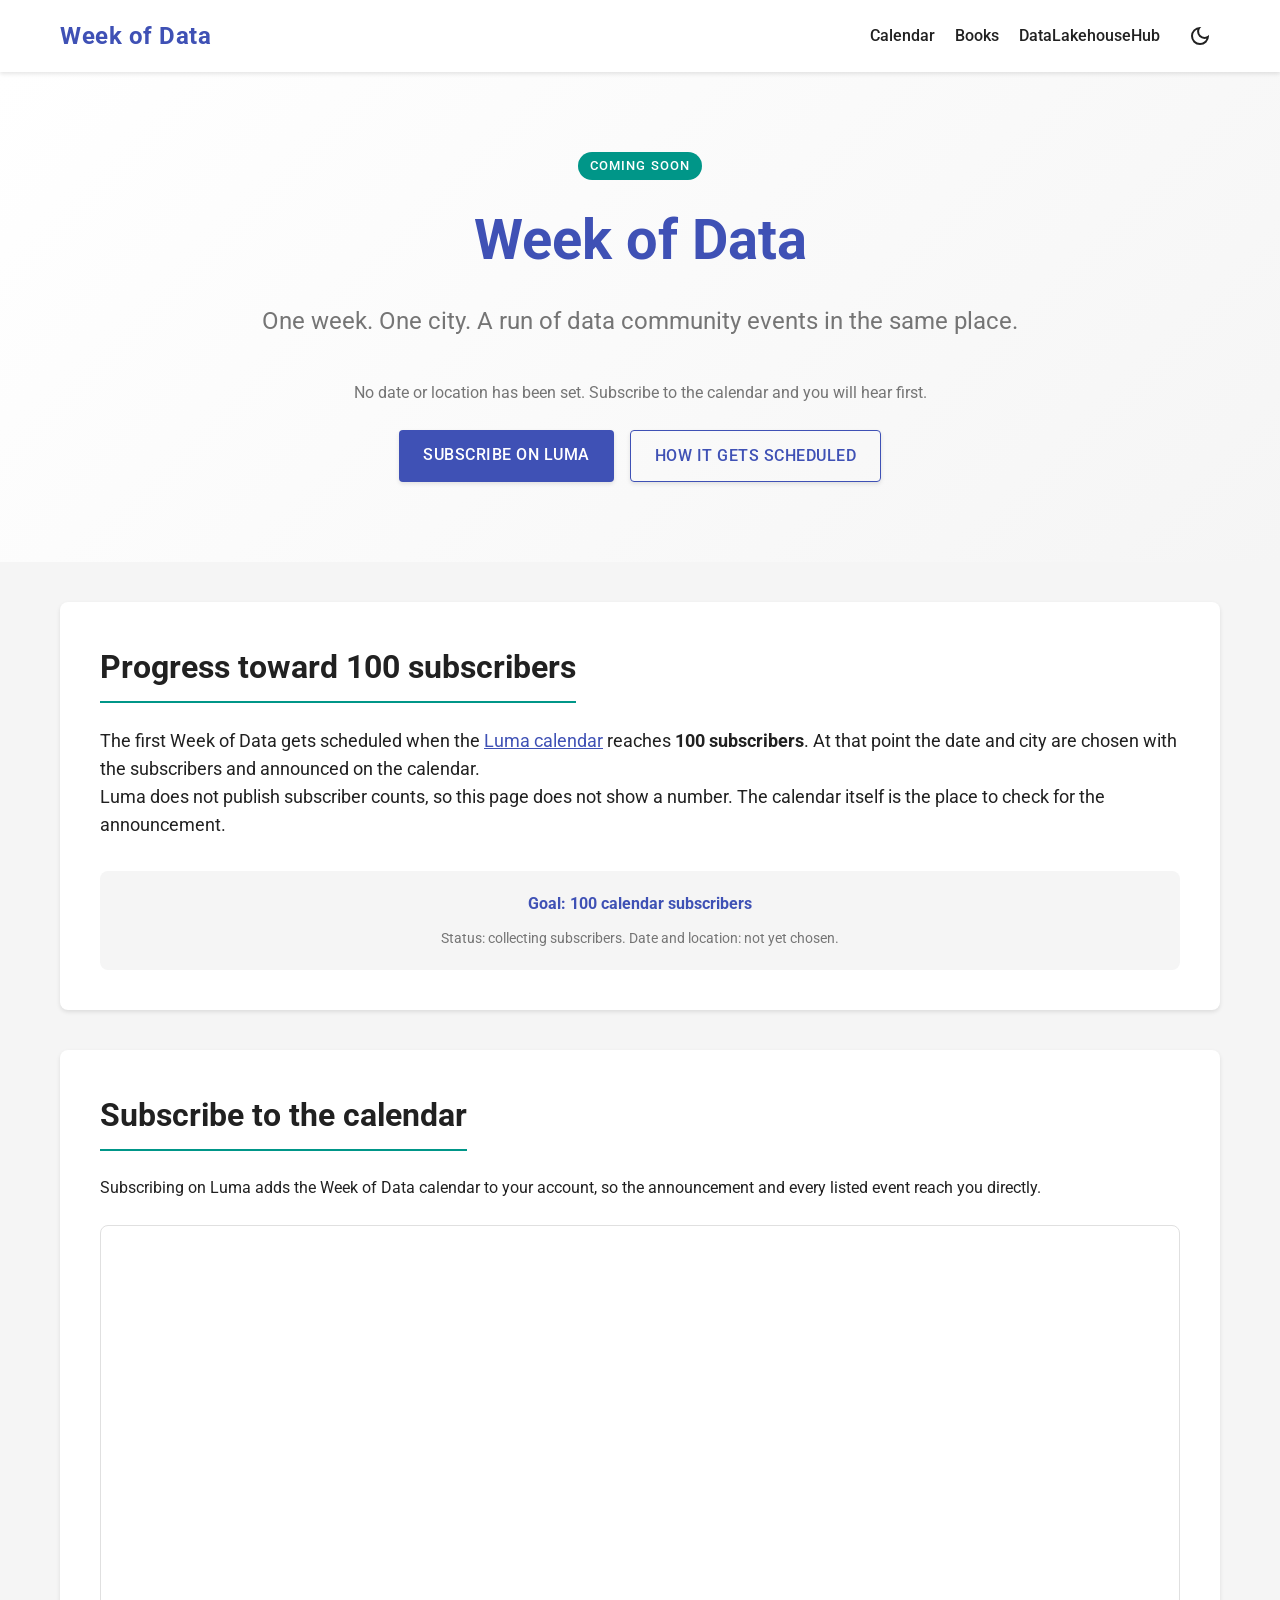
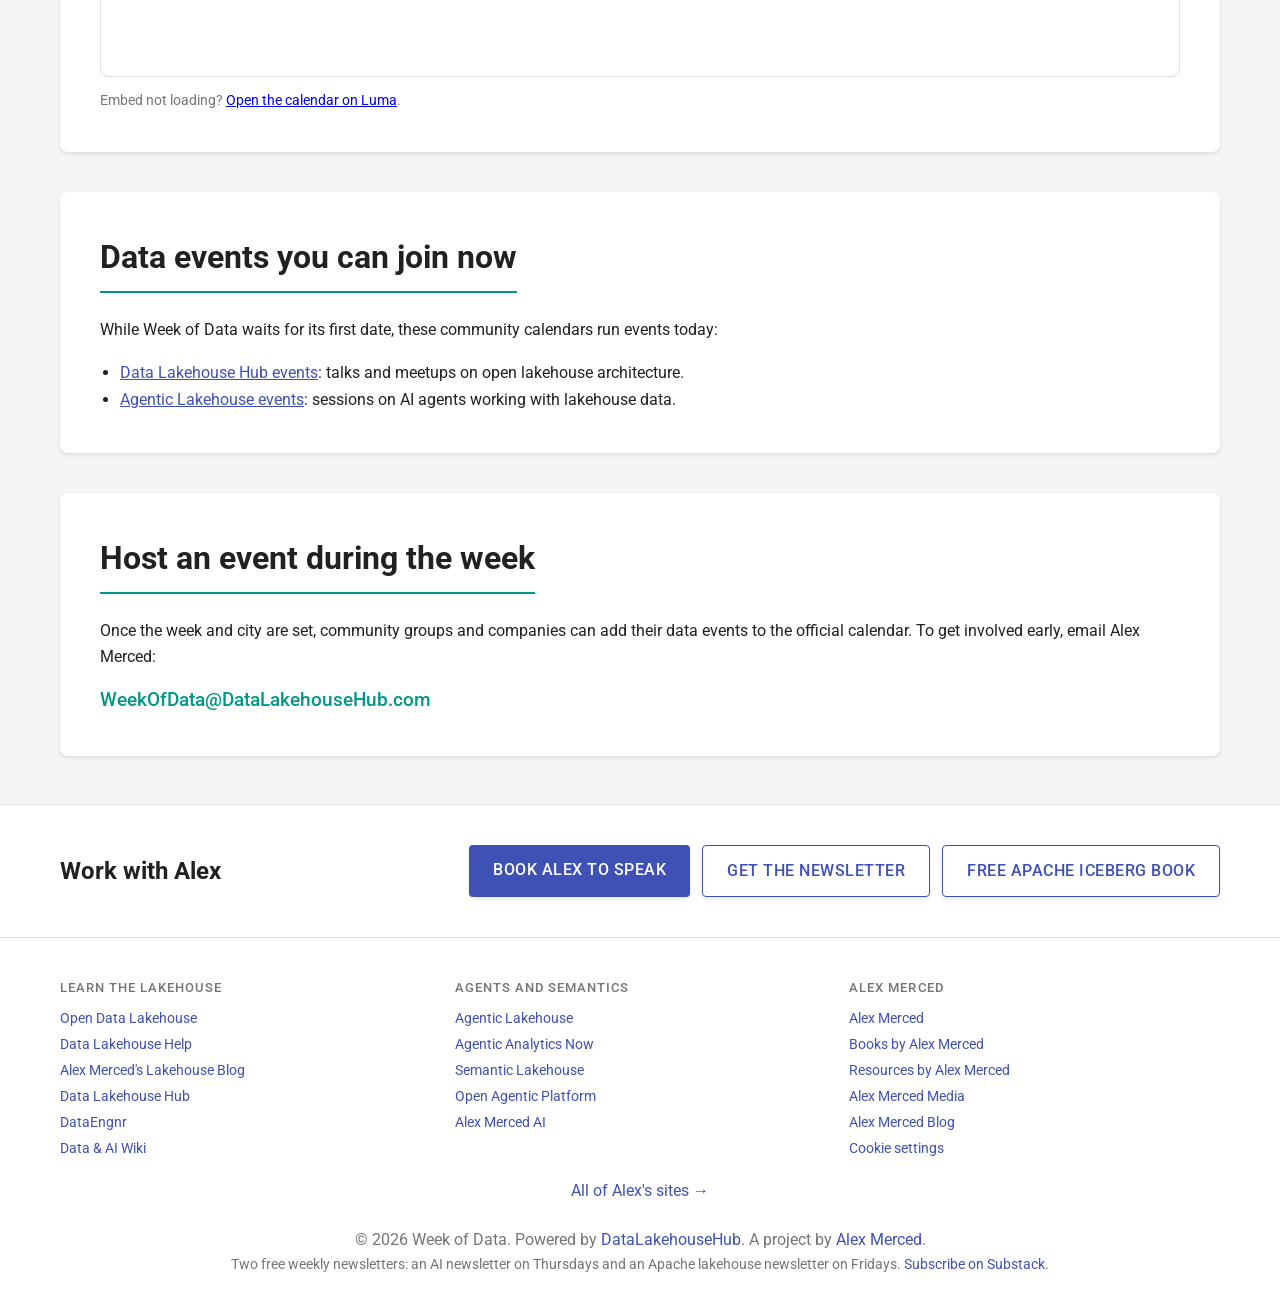
==== commit 164dec54: "Add Consent Mode v2 and an EU/UK consent banner; contact email update The shared network head now de" ====
--- a/index.html
+++ b/index.html
@@ -36,16 +36,60 @@
     </script>
     <!-- network:head:start -->
 <!-- Generated by alexmercedcom/scripts/build-network-shared.mjs from entity/*.json. Do not edit by hand. -->
-<script async src="https://www.googletagmanager.com/gtag/js?id=G-4F1DTQJNDM"></script>
 <script>
 window.dataLayer = window.dataLayer || [];
 function gtag(){dataLayer.push(arguments);}
+gtag('consent', 'default', { ad_storage: 'denied', ad_user_data: 'denied', ad_personalization: 'denied', analytics_storage: 'denied', wait_for_update: 500, region: ["AT","BE","BG","HR","CY","CZ","DK","EE","FI","FR","DE","GR","HU","IE","IT","LV","LT","LU","MT","NL","PL","PT","RO","SK","SI","ES","SE","IS","LI","NO","GB","CH"] });
+gtag('consent', 'default', { ad_storage: 'denied', ad_user_data: 'denied', ad_personalization: 'denied', analytics_storage: 'granted' });
+</script>
+<script async src="https://www.googletagmanager.com/gtag/js?id=G-4F1DTQJNDM"></script>
+<script>
 gtag('js', new Date());
 gtag('config', 'G-4F1DTQJNDM');
 document.addEventListener('click', function (e) {
   var a = e.target && e.target.closest ? e.target.closest('[data-network-event]') : null;
   if (a) gtag('event', a.getAttribute('data-network-event'), { link_url: a.href, link_text: (a.textContent || '').trim(), site: location.hostname });
 });
+(function () {
+  var KEY = 'am-consent';
+  var tz = '';
+  try { tz = Intl.DateTimeFormat().resolvedOptions().timeZone || ''; } catch (e) {}
+  var regional = /^Europe\//.test(tz) || /^Atlantic\/(Canary|Madeira|Azores|Reykjavik|Faroe)$/.test(tz);
+  function stored() { try { return localStorage.getItem(KEY); } catch (e) { return null; } }
+  function save(v) { try { localStorage.setItem(KEY, v); } catch (e) {} }
+  function apply(v) { gtag('consent', 'update', { analytics_storage: v === 'granted' ? 'granted' : 'denied' }); }
+  var prior = stored();
+  if (prior) apply(prior);
+  function show() {
+    if (document.getElementById('am-consent')) return;
+    var box = document.createElement('div');
+    box.id = 'am-consent';
+    box.setAttribute('role', 'dialog');
+    box.setAttribute('aria-live', 'polite');
+    box.setAttribute('aria-label', 'Cookie choices');
+    box.style.cssText = 'position:fixed;left:16px;right:16px;bottom:16px;max-width:560px;margin:0 auto;z-index:2147483000;background:#0f172a;color:#f8fafc;border:1px solid #334155;border-radius:12px;padding:16px 18px;font:15px/1.5 system-ui,-apple-system,Segoe UI,Roboto,sans-serif;box-shadow:0 10px 30px rgba(0,0,0,.35)';
+    box.innerHTML = '<p style="margin:0 0 12px">This site uses Google Analytics cookies to count visits and see which pages help. No advertising cookies. Is that OK?</p>' +
+      '<div style="display:flex;gap:8px;flex-wrap:wrap"><button type="button" data-v="granted" style="background:#38bdf8;color:#0f172a;border:0;border-radius:8px;padding:8px 14px;font:inherit;font-weight:600;cursor:pointer">Accept analytics</button>' +
+      '<button type="button" data-v="denied" style="background:transparent;color:#f8fafc;border:1px solid #64748b;border-radius:8px;padding:8px 14px;font:inherit;cursor:pointer">Decline</button></div>';
+    box.addEventListener('click', function (e) {
+      var v = e.target && e.target.getAttribute && e.target.getAttribute('data-v');
+      if (!v) return;
+      save(v); apply(v); box.remove();
+    });
+    document.body.appendChild(box);
+  }
+  function open(e) { if (e) e.preventDefault(); show(); }
+  function ready() {
+    if (regional && !prior) show();
+    if (location.hash === '#cookie-settings') show();
+  }
+  if (document.readyState === 'loading') document.addEventListener('DOMContentLoaded', ready); else ready();
+  window.addEventListener('hashchange', function () { if (location.hash === '#cookie-settings') show(); });
+  document.addEventListener('click', function (e) {
+    var a = e.target && e.target.closest ? e.target.closest('a[href$="#cookie-settings"]') : null;
+    if (a) open(e);
+  });
+})();
 </script>
 <script type="application/ld+json">{"@context":"https://schema.org","@type":"Person","@id":"https://alexmerced.com/#alexmerced","name":"Alex Merced","url":"https://alexmerced.com","image":"https://alexmerced.com/alexpics/photo-headshot-charcoal-blazer-turtleneck.webp","jobTitle":"Head of Developer Relations","worksFor":{"@type":"Organization","name":"Dremio","url":"https://www.dremio.com"},"sameAs":["https://github.com/alexmercedcoder","https://www.linkedin.com/in/alexmerced","https://bsky.app/profile/alextalksdatalakehouses.fyi","https://www.youtube.com/@alexmerceddata","https://www.youtube.com/@alexmercedcoder","https://x.com/AMdatalakehouse","https://x.com/alexmercedcoder","https://amdatalakehouse.substack.com","https://dev.to/alexmercedcoder","https://www.amazon.com/Apache-Iceberg-Functionality-Performance-Scalability/dp/1098148622","https://www.manning.com/books/architecting-an-apache-iceberg-lakehouse","https://alexmerced.blog","https://alexmercedcoder.dev","https://alexmerceddata.com","https://alexmercedmedia.com","https://whoisalexmerced.com","https://books.alexmerced.com","https://branding.alexmerced.com","https://alexmercedmusic.com","https://www.youtube.com/@AlexMercedMusic","https://soundcloud.com/alexmerced","https://suno.com/@alexmerced"],"knowsAbout":["Open Lakehouse Architecture","Apache Iceberg","Apache Polaris","Apache Parquet","Apache Arrow","Iceberg Catalogs","Semantic Layers","Agentic Analytics","Agent Infrastructure","Data Engineering","Query Federation","Model Context Protocol","Developer Relations"]}</script>
     <!-- network:head:end -->
@@ -168,6 +212,7 @@
                         <li><a href="https://resources.alexmerced.com" target="_blank" rel="noopener noreferrer">Resources by Alex Merced</a></li>
                         <li><a href="https://alexmercedmedia.com" target="_blank" rel="noopener noreferrer">Alex Merced Media</a></li>
                         <li><a href="https://alexmerced.blog" target="_blank" rel="noopener noreferrer">Alex Merced Blog</a></li>
+                        <li><a href="#cookie-settings" target="_blank" rel="noopener noreferrer">Cookie settings</a></li>
                     </ul>
                 </div>
             </nav>
